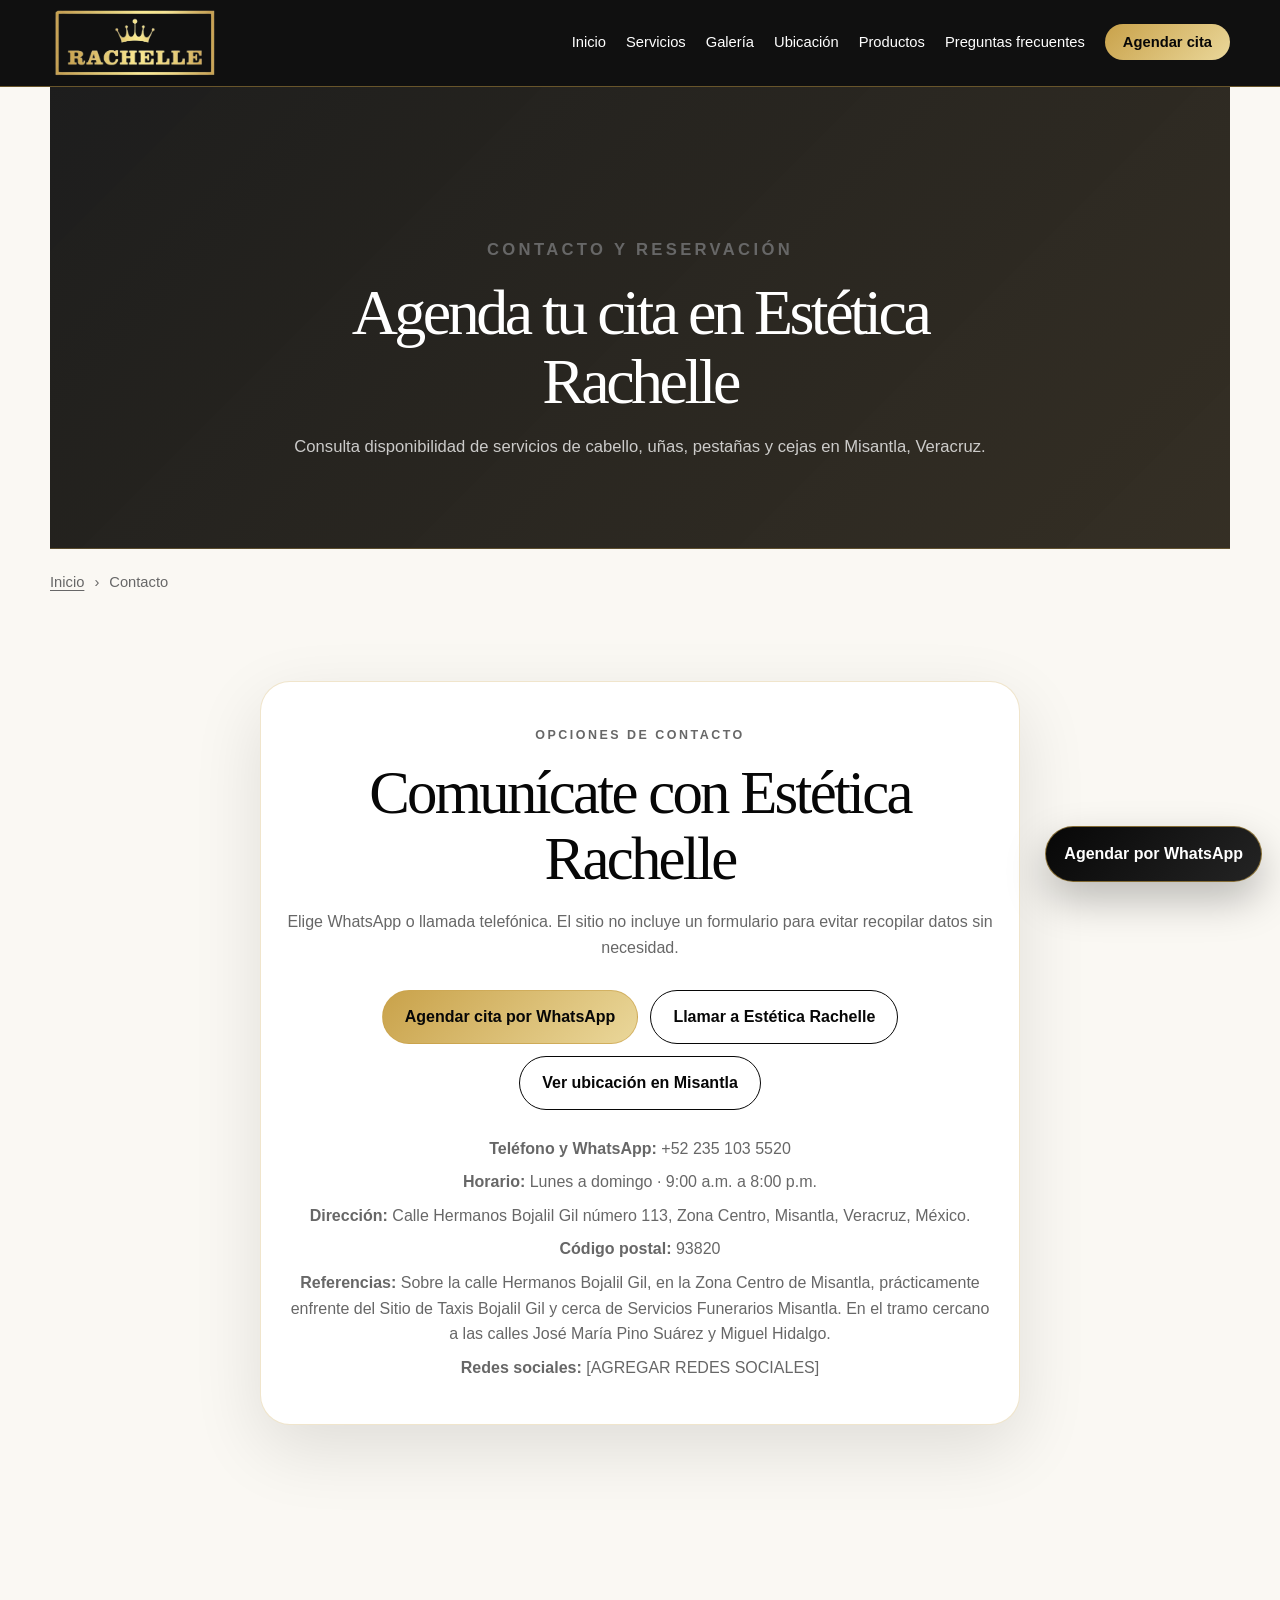
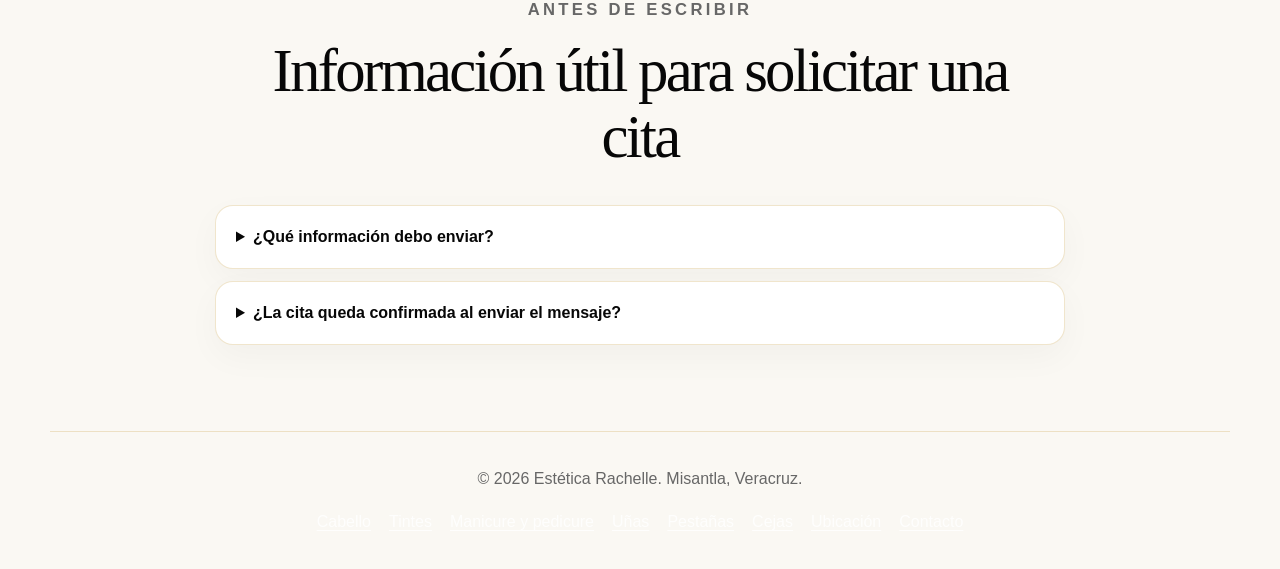
==== contacto/index.html @ 366378d7 "Actualizar página con SEO local y dirección completa" ====
<!DOCTYPE html>

<html lang="es-MX"><head>
<meta charset="utf-8"/>
<meta content="width=device-width, initial-scale=1.0, viewport-fit=cover" name="viewport"/>
<title>Contacto y Citas | Estética Rachelle en Misantla</title>
<meta content="Contacta a Estética Rachelle en Misantla, Veracruz. Agenda por WhatsApp, llama para consultar disponibilidad y revisa el mapa antes de tu visita." name="description"/>
<meta content="index, follow, max-image-preview:large" name="robots"/>
<meta content="index, follow, max-image-preview:large" name="googlebot"/>
<meta content="#070707" name="theme-color"/>
<meta content="telephone=yes" name="format-detection"/>
<meta content="MX-VER" name="geo.region"/>
<meta content="Misantla" name="geo.placename"/>
<link href="https://esteticarachelle.com/contacto/" rel="canonical"/>
<meta content="Contacto y Citas | Estética Rachelle en Misantla" property="og:title"/>
<meta content="Contacta a Estética Rachelle en Misantla, Veracruz. Agenda por WhatsApp, llama para consultar disponibilidad y revisa el mapa antes de tu visita." property="og:description"/>
<meta content="website" property="og:type"/>
<meta content="https://esteticarachelle.com/contacto/" property="og:url"/>
<meta content="https://esteticarachelle.com/images/estetica-rachelle-misantla-social.jpg" property="og:image"/>
<meta content="1200" property="og:image:width"/>
<meta content="630" property="og:image:height"/>
<meta content="Estética Rachelle, salón de belleza en Misantla, Veracruz" property="og:image:alt"/>
<meta content="es_MX" property="og:locale"/>
<meta content="Estética Rachelle" property="og:site_name"/>
<meta content="summary_large_image" name="twitter:card"/>
<meta content="Contacto y Citas | Estética Rachelle en Misantla" name="twitter:title"/>
<meta content="Contacta a Estética Rachelle en Misantla, Veracruz. Agenda por WhatsApp, llama para consultar disponibilidad y revisa el mapa antes de tu visita." name="twitter:description"/>
<meta content="https://esteticarachelle.com/images/estetica-rachelle-misantla-social.jpg" name="twitter:image"/>
<meta content="Estética Rachelle en Misantla, Veracruz" name="twitter:image:alt"/>
<link href="../favicon.ico" rel="icon" sizes="any"/>
<link href="../images/favicon-rachelle-32.png" rel="icon" sizes="32x32" type="image/png"/>
<link href="../images/favicon-rachelle-180.png" rel="apple-touch-icon" sizes="180x180"/>
<link href="../manifest.webmanifest" rel="manifest"/>
<link href="../style.css?v=20260803-seo" rel="stylesheet"/>
<link href="../carousel-fix.css?v=20260803-seo" rel="stylesheet"/>
<script type="application/ld+json">{
  "@context": "https://schema.org",
  "@graph": [
    {
      "@type": "BeautySalon",
      "@id": "https://esteticarachelle.com/#beautysalon",
      "name": "Estética Rachelle",
      "alternateName": "Rachelle Salón de Belleza",
      "description": "Salón de belleza en Misantla, Veracruz, con servicios de cabello, peinados, tintes, tratamientos capilares, manicure, pedicure, uñas, pestañas y cejas.",
      "url": "https://esteticarachelle.com/",
      "telephone": "+522351035520",
      "image": "https://esteticarachelle.com/images/hero-fachada-rachelle.webp",
      "address": {
        "@type": "PostalAddress",
        "streetAddress": "Calle Hermanos Bojalil Gil 113, Zona Centro",
        "addressLocality": "Misantla",
        "addressRegion": "Veracruz",
        "postalCode": "93820",
        "addressCountry": "MX"
      },
      "geo": {
        "@type": "GeoCoordinates",
        "latitude": 19.9269236,
        "longitude": -96.8555838
      },
      "hasMap": "https://maps.app.goo.gl/JCtQqW6S3QTgFV7H7",
      "areaServed": {
        "@type": "City",
        "name": "Misantla"
      },
      "openingHoursSpecification": [
        {
          "@type": "OpeningHoursSpecification",
          "dayOfWeek": [
            "Monday",
            "Tuesday",
            "Wednesday",
            "Thursday",
            "Friday",
            "Saturday",
            "Sunday"
          ],
          "opens": "09:00",
          "closes": "20:00"
        }
      ],
      "makesOffer": [
        {
          "@type": "Offer",
          "itemOffered": {
            "@type": "Service",
            "name": "Cortes de cabello para mujer"
          }
        },
        {
          "@type": "Offer",
          "itemOffered": {
            "@type": "Service",
            "name": "Peinados"
          }
        },
        {
          "@type": "Offer",
          "itemOffered": {
            "@type": "Service",
            "name": "Lavado, secado y planchado de cabello"
          }
        },
        {
          "@type": "Offer",
          "itemOffered": {
            "@type": "Service",
            "name": "Tintes y coloración"
          }
        },
        {
          "@type": "Offer",
          "itemOffered": {
            "@type": "Service",
            "name": "Tratamientos para el cabello"
          }
        },
        {
          "@type": "Offer",
          "itemOffered": {
            "@type": "Service",
            "name": "Manicure"
          }
        },
        {
          "@type": "Offer",
          "itemOffered": {
            "@type": "Service",
            "name": "Pedicure"
          }
        },
        {
          "@type": "Offer",
          "itemOffered": {
            "@type": "Service",
            "name": "Aplicación y diseño de uñas"
          }
        },
        {
          "@type": "Offer",
          "itemOffered": {
            "@type": "Service",
            "name": "Uñas acrílicas y semipermanentes"
          }
        },
        {
          "@type": "Offer",
          "itemOffered": {
            "@type": "Service",
            "name": "Pestañas y extensiones de pestañas"
          }
        },
        {
          "@type": "Offer",
          "itemOffered": {
            "@type": "Service",
            "name": "Diseño y arreglo de cejas"
          }
        }
      ]
    },
    {
      "@type": "WebPage",
      "@id": "https://esteticarachelle.com/contacto/#webpage",
      "url": "https://esteticarachelle.com/contacto/",
      "name": "Contacto y Citas | Estética Rachelle en Misantla",
      "description": "Contacta a Estética Rachelle en Misantla, Veracruz. Agenda por WhatsApp, llama para consultar disponibilidad y revisa el mapa antes de tu visita.",
      "inLanguage": "es-MX",
      "isPartOf": {
        "@id": "https://esteticarachelle.com/#website"
      },
      "about": {
        "@id": "https://esteticarachelle.com/#beautysalon"
      }
    },
    {
      "@type": "BreadcrumbList",
      "itemListElement": [
        {
          "@type": "ListItem",
          "position": 1,
          "name": "Inicio",
          "item": "https://esteticarachelle.com/"
        },
        {
          "@type": "ListItem",
          "position": 2,
          "name": "Contacto y Citas | Estética Rachelle en Misantla",
          "item": "https://esteticarachelle.com/contacto/"
        }
      ],
      "@id": "https://esteticarachelle.com/contacto/#breadcrumb"
    }
  ]
}</script></head><body>
<a class="skip-link" href="#contenido-principal">Saltar al contenido principal</a><header class="header" id="inicio">
<nav aria-label="Menú principal" class="navbar">
<a aria-label="Ir al inicio de Estética Rachelle" class="brand" href="../index.html#inicio">
<img alt="Logotipo de Estética Rachelle" class="brand-logo" decoding="async" height="201" src="../images/logo-rachelle.webp" width="446"/>
</a>
<button aria-controls="navLinks" aria-expanded="false" aria-label="Abrir menú" class="menu-toggle" id="menuToggle" type="button">
<span></span><span></span><span></span>
</button>
<ul class="nav-links" id="navLinks"><li><a href="../index.html#inicio">Inicio</a></li><li><a href="../index.html#servicios">Servicios</a></li><li><a href="../index.html#galeria">Galería</a></li><li><a href="../index.html#ubicacion">Ubicación</a></li><li><a href="../productos.html">Productos</a></li><li><a href="../index.html#faq">Preguntas frecuentes</a></li><li><a class="nav-cta" href="../contacto/">Agendar cita</a></li></ul>
</nav>
</header>
<main id="contenido-principal">
<section class="products-page-hero section-animate visible"><div class="section-heading centered"><p class="eyebrow">Contacto y reservación</p><h1>Agenda tu cita en Estética Rachelle</h1><p>Consulta disponibilidad de servicios de cabello, uñas, pestañas y cejas en Misantla, Veracruz.</p></div></section>
<nav aria-label="Migas de pan" class="breadcrumb"><a href="../">Inicio</a><span aria-hidden="true">›</span><span aria-current="page">Contacto</span></nav>
<section class="contact section-animate visible"><div class="contact-card"><p class="eyebrow">Opciones de contacto</p><h2>Comunícate con Estética Rachelle</h2><p>Elige WhatsApp o llamada telefónica. El sitio no incluye un formulario para evitar recopilar datos sin necesidad.</p><div class="contact-actions"><a class="btn btn-gold" href="https://wa.me/522351035520?text=Hola%2C%20encontr%C3%A9%20Est%C3%A9tica%20Rachelle%20en%20Google%20y%20me%20gustar%C3%ADa%20solicitar%20informaci%C3%B3n%20para%20agendar%20una%20cita." rel="noopener noreferrer" target="_blank">Agendar cita por WhatsApp</a><a class="btn btn-outline" href="tel:+522351035520">Llamar a Estética Rachelle</a><a class="btn btn-outline" href="../index.html#ubicacion">Ver ubicación en Misantla</a></div><div class="info-list contact-info"><p><strong>Teléfono y WhatsApp:</strong> +52 235 103 5520</p><p><strong>Horario:</strong> Lunes a domingo · 9:00 a.m. a 8:00 p.m.</p><p><strong>Dirección:</strong> Calle Hermanos Bojalil Gil número 113, Zona Centro, Misantla, Veracruz, México.</p><p><strong>Código postal:</strong> 93820</p><p><strong>Referencias:</strong> Sobre la calle Hermanos Bojalil Gil, en la Zona Centro de Misantla, prácticamente enfrente del Sitio de Taxis Bojalil Gil y cerca de Servicios Funerarios Misantla. En el tramo cercano a las calles José María Pino Suárez y Miguel Hidalgo.</p><p><strong>Redes sociales:</strong> [AGREGAR REDES SOCIALES]</p></div></div></section>
<section class="faq section-animate visible"><div class="section-heading centered"><p class="eyebrow">Antes de escribir</p><h2>Información útil para solicitar una cita</h2></div><div class="faq-list"><details><summary>¿Qué información debo enviar?</summary><p>Indica el servicio que te interesa, el día aproximado y, cuando sea útil, una foto de referencia.</p></details><details><summary>¿La cita queda confirmada al enviar el mensaje?</summary><p>La disponibilidad debe confirmarse directamente con Estética Rachelle por WhatsApp o teléfono.</p></details></div></section>
</main><a aria-label="Agendar una cita por WhatsApp con Estética Rachelle" class="whatsapp-float" href="https://wa.me/522351035520?text=Hola%2C%20encontr%C3%A9%20Est%C3%A9tica%20Rachelle%20en%20Google%20y%20me%20gustar%C3%ADa%20solicitar%20informaci%C3%B3n%20para%20agendar%20una%20cita." rel="noopener noreferrer" target="_blank"><span>Agendar por WhatsApp</span></a><footer class="footer">
<div class="footer-inner">
<p>© 2026 Estética Rachelle. Misantla, Veracruz.</p>
<nav aria-label="Enlaces del pie de página" class="footer-links">
<a href="../servicios-de-cabello/">Cabello</a>
<a href="../tintes-y-coloracion/">Tintes</a>
<a href="../manicure-y-pedicure/">Manicure y pedicure</a>
<a href="../unas-en-misantla/">Uñas</a>
<a href="../pestanas-en-misantla/">Pestañas</a>
<a href="../diseno-de-cejas/">Cejas</a>
<a href="../index.html#ubicacion">Ubicación</a>
<a href="../contacto/">Contacto</a>
</nav>
</div>
</footer><script defer="" src="../script.js?v=20260803-seo"></script></body></html>
---- style.css ----
:root {
  --black: #070707;
  --soft-black: #141414;
  --charcoal: #242424;
  --white: #ffffff;
  --ivory: #faf8f3;
  --cream: #efe7da;
  --nude: #d8b7a6;
  --gold: #c9a24a;
  --soft-gold: #ead79a;
  --gray: #676767;
  --light-gray: #f5f1ea;
  --border: rgba(201, 162, 74, 0.28);
  --shadow: 0 24px 70px rgba(0, 0, 0, 0.11);
  --radius-large: 30px;
  --radius-medium: 20px;
  --max-width: 1180px;
}

* {
  box-sizing: border-box;
  margin: 0;
  padding: 0;
}

html {
  scroll-behavior: smooth;
}

/* Mantiene visible el encabezado de ubicación al navegar desde el menú. */
#ubicacion {
  scroll-margin-top: 105px;
}

body {
  font-family: Arial, Helvetica, sans-serif;
  background: var(--ivory);
  color: var(--black);
  line-height: 1.6;
  overflow-x: hidden;
}

img {
  width: 100%;
  display: block;
}

a {
  color: inherit;
  text-decoration: none;
}

button {
  font-family: inherit;
}

.header {
  position: sticky;
  top: 0;
  z-index: 1000;
  background: rgba(7, 7, 7, 0.96);
  backdrop-filter: blur(14px);
  border-bottom: 1px solid rgba(201, 162, 74, 0.48);
}

.navbar {
  width: min(100% - 32px, var(--max-width));
  margin: 0 auto;
  min-height: 86px;
  display: flex;
  align-items: center;
  justify-content: space-between;
  gap: 22px;
}

.brand {
  display: flex;
  align-items: center;
  min-width: max-content;
}

.brand-logo {
  width: 170px;
  max-width: 42vw;
  height: auto;
  object-fit: contain;
}

.nav-links {
  list-style: none;
  display: flex;
  align-items: center;
  gap: 20px;
  font-size: 0.92rem;
}

.nav-links a {
  color: var(--white);
  transition: color 0.2s ease, opacity 0.2s ease;
}

.nav-links a:hover {
  color: var(--soft-gold);
}

.nav-cta {
  background: linear-gradient(135deg, var(--gold), var(--soft-gold));
  color: var(--black) !important;
  padding: 10px 18px;
  border-radius: 999px;
  font-weight: 800;
}

.menu-toggle {
  display: none;
  border: none;
  background: transparent;
  cursor: pointer;
  width: 36px;
}

.menu-toggle span {
  display: block;
  height: 2px;
  background: var(--soft-gold);
  margin: 7px 0;
  transition: 0.25s ease;
}

.btn {
  display: inline-flex;
  align-items: center;
  justify-content: center;
  min-height: 50px;
  padding: 13px 22px;
  border-radius: 999px;
  font-weight: 800;
  border: 1px solid var(--black);
  transition: transform 0.2s ease, background 0.2s ease, box-shadow 0.2s ease;
}

.btn:hover {
  transform: translateY(-2px);
  box-shadow: 0 14px 34px rgba(0, 0, 0, 0.12);
}

.btn-dark {
  background: var(--black);
  color: var(--white);
}

.btn-gold {
  background: linear-gradient(135deg, var(--gold), var(--soft-gold));
  color: var(--black);
  border-color: rgba(201, 162, 74, 0.65);
}

.btn-outline {
  background: transparent;
  color: var(--black);
}

section {
  width: min(100% - 32px, var(--max-width));
  margin: 0 auto;
  padding: 86px 0;
}

.eyebrow {
  font-size: 0.78rem;
  letter-spacing: 0.2em;
  text-transform: uppercase;
  color: var(--gold);
  font-weight: 800;
  margin-bottom: 14px;
}

h1,
h2,
h3 {
  font-family: Georgia, 'Times New Roman', serif;
  line-height: 1.08;
  font-weight: 500;
}

h1 {
  font-size: clamp(2.6rem, 8vw, 5.8rem);
  letter-spacing: -0.055em;
}

h2 {
  font-size: clamp(2rem, 5vw, 3.8rem);
  letter-spacing: -0.045em;
  margin-bottom: 18px;
}

h3 {
  font-size: 1.45rem;
  margin-bottom: 10px;
}

.section-heading {
  max-width: 780px;
  margin-bottom: 36px;
}

.section-heading.centered {
  text-align: center;
  margin-left: auto;
  margin-right: auto;
}

.section-heading p,
.section-text p,
.hero-description {
  color: var(--gray);
  font-size: 1.04rem;
}

.hero {
  min-height: calc(100vh - 86px);
  display: grid;
  grid-template-columns: 1fr;
  align-items: center;
  gap: 34px;
  padding-top: 58px;
}

.hero-content {
  max-width: 800px;
}

.hero-description {
  margin-top: 22px;
  max-width: 650px;
}

.hero-buttons,
.location-buttons,
.contact-actions {
  margin-top: 30px;
  display: flex;
  flex-wrap: wrap;
  gap: 12px;
}

.hero-tags {
  display: flex;
  flex-wrap: wrap;
  gap: 10px;
  margin-top: 26px;
}

.hero-tags span {
  border: 1px solid var(--border);
  background: rgba(255, 255, 255, 0.62);
  color: var(--charcoal);
  padding: 8px 14px;
  border-radius: 999px;
  font-weight: 700;
  font-size: 0.92rem;
}

.hero-image-card,
.about-card {
  background: var(--white);
  border: 1px solid var(--border);
  border-radius: var(--radius-large);
  padding: 14px;
  box-shadow: var(--shadow);
  overflow: hidden;
}

.hero-image-card {
  position: relative;
}

.hero-image-card img,
.about-card img {
  border-radius: 24px;
  height: 360px;
  object-fit: cover;
}

.hero-note {
  position: absolute;
  left: 28px;
  right: 28px;
  bottom: 28px;
  display: grid;
  gap: 4px;
  padding: 16px;
  border-radius: 18px;
  background: rgba(7, 7, 7, 0.82);
  color: var(--white);
  backdrop-filter: blur(12px);
}

.hero-note span {
  color: rgba(255, 255, 255, 0.78);
  font-size: 0.92rem;
}

.about,
.location {
  display: grid;
  grid-template-columns: 1fr;
  gap: 34px;
  align-items: center;
}

.feature-list {
  display: grid;
  gap: 12px;
  margin-top: 26px;
}

.feature-list article {
  display: grid;
  grid-template-columns: auto 1fr;
  gap: 14px;
  align-items: start;
  padding: 16px;
  background: rgba(255, 255, 255, 0.72);
  border: 1px solid var(--border);
  border-radius: 18px;
}

.feature-list span {
  color: var(--gold);
  font-weight: 900;
}

.feature-list p {
  margin: 0;
}


/* Sección de equipo profesional */
.team {
  padding-top: 34px;
}

.team-showcase {
  display: grid;
  gap: 22px;
}

.team-main-card,
.team-card {
  background: var(--white);
  border: 1px solid var(--border);
  border-radius: var(--radius-large);
  overflow: hidden;
  box-shadow: var(--shadow);
}

.team-main-card {
  display: grid;
  grid-template-columns: 1fr;
}

.team-main-card img {
  height: clamp(300px, 42vw, 460px);
  object-fit: cover;
  object-position: center;
}

.team-main-card > div {
  padding: clamp(24px, 4vw, 42px);
  display: flex;
  flex-direction: column;
  justify-content: center;
}

.team-label {
  color: var(--gold) !important;
  font-weight: 900;
  text-transform: uppercase;
  letter-spacing: 0.14em;
  font-size: 0.72rem !important;
  margin-bottom: 10px !important;
}

.team-main-card p,
.team-card p {
  color: var(--gray);
}

.team-grid {
  display: grid;
  grid-template-columns: 1fr;
  gap: 18px;
}

.team-card img {
  height: 280px;
  object-fit: cover;
  object-position: center;
  background: var(--cream);
}

.team-card-content {
  padding: 22px;
}

.team-card h3,
.team-main-card h3 {
  margin-bottom: 10px;
}


.services-grid {
  display: grid;
  grid-template-columns: 1fr;
  gap: 18px;
}

.service-card {
  background: var(--white);
  border: 1px solid var(--border);
  border-radius: var(--radius-medium);
  overflow: hidden;
  box-shadow: 0 18px 50px rgba(0, 0, 0, 0.045);
  transition: transform 0.2s ease, box-shadow 0.2s ease;
}

.service-card:hover {
  transform: translateY(-4px);
  box-shadow: var(--shadow);
}

.service-card img {
  height: 220px;
  object-fit: cover;
  background: var(--cream);
}

.service-content {
  padding: 22px;
}

.service-category {
  color: var(--gold) !important;
  font-weight: 900;
  text-transform: uppercase;
  letter-spacing: 0.12em;
  font-size: 0.72rem;
  margin-bottom: 8px;
}

.service-card p,
.contact-card p,
.transform-card p {
  color: var(--gray);
}

.service-link {
  display: inline-flex;
  margin-top: 18px;
  color: var(--black);
  font-weight: 900;
  border-bottom: 2px solid var(--gold);
}

.personalized-card {
  background: linear-gradient(135deg, var(--black), var(--charcoal));
  color: var(--white);
  border-radius: var(--radius-large);
  padding: clamp(28px, 6vw, 70px);
  box-shadow: var(--shadow);
  overflow: hidden;
  position: relative;
}

.personalized-card::after {
  content: '';
  position: absolute;
  width: 260px;
  height: 260px;
  right: -90px;
  top: -90px;
  background: radial-gradient(circle, rgba(201, 162, 74, 0.35), transparent 68%);
}

.personalized-card p {
  max-width: 720px;
  color: rgba(255, 255, 255, 0.76);
}

.personalized-card .btn {
  margin-top: 26px;
}

.products {
  background: linear-gradient(180deg, rgba(255,255,255,0.45), rgba(239,231,218,0.4));
  border-radius: var(--radius-large);
  padding-left: clamp(0px, 2vw, 24px);
  padding-right: clamp(0px, 2vw, 24px);
}

.product-note {
  max-width: 900px;
  margin: -12px auto 28px;
  display: flex;
  flex-wrap: wrap;
  justify-content: center;
  gap: 8px;
  text-align: center;
  color: var(--gray);
  font-size: 0.96rem;
}

.product-note strong {
  color: var(--black);
}

.products-grid {
  display: grid;
  grid-template-columns: 1fr;
  gap: 16px;
}

.product-card {
  min-height: 100%;
  background: var(--white);
  border: 1px solid var(--border);
  border-radius: var(--radius-medium);
  padding: 24px;
  box-shadow: 0 18px 46px rgba(0, 0, 0, 0.045);
  display: flex;
  flex-direction: column;
  transition: transform 0.2s ease, box-shadow 0.2s ease;
}

.product-card:hover {
  transform: translateY(-4px);
  box-shadow: var(--shadow);
}


.product-image {
  margin: -10px -10px 18px;
  border-radius: 22px;
  overflow: hidden;
  background: #fff;
  border: 1px solid rgba(201, 162, 74, 0.22);
  min-height: 290px;
  padding: 10px;
  display: flex;
  align-items: center;
  justify-content: center;
}

.product-image img {
  width: 100%;
  height: 270px;
  object-fit: contain;
  display: block;
}

.product-placeholder {
  min-height: 290px;
  background: linear-gradient(135deg, rgba(250, 248, 243, 0.95), rgba(239, 231, 218, 0.75));
  border: 1px dashed rgba(201, 162, 74, 0.55);
}

.product-placeholder span {
  color: var(--gray);
  font-weight: 800;
  letter-spacing: 0.08em;
  text-transform: uppercase;
  font-size: 0.78rem;
  text-align: center;
}

.product-tag {
  width: max-content;
  max-width: 100%;
  background: rgba(201, 162, 74, 0.14);
  color: var(--black);
  border: 1px solid rgba(201, 162, 74, 0.32);
  border-radius: 999px;
  padding: 7px 12px;
  font-size: 0.72rem;
  text-transform: uppercase;
  letter-spacing: 0.12em;
  font-weight: 900;
  margin-bottom: 18px;
}

.product-card h3 {
  font-size: 1.35rem;
}

.product-card p {
  color: var(--gray);
  margin-bottom: 22px;
}

.product-bottom {
  margin-top: auto;
  padding-top: 18px;
  border-top: 1px solid var(--border);
  display: flex;
  align-items: center;
  justify-content: space-between;
  gap: 14px;
}

.product-bottom strong {
  font-size: 1.22rem;
  color: var(--black);
}

.product-bottom a {
  color: var(--black);
  font-weight: 900;
  border-bottom: 2px solid var(--gold);
  white-space: nowrap;
}

.transform-grid {
  display: grid;
  grid-template-columns: 1fr;
  gap: 18px;
}

.transform-card {
  background: var(--white);
  border: 1px solid var(--border);
  border-radius: var(--radius-medium);
  padding: 16px;
  box-shadow: 0 16px 42px rgba(0, 0, 0, 0.045);
}

.transform-card img {
  height: 260px;
  object-fit: cover;
  border-radius: 16px;
  margin-bottom: 18px;
  background: var(--cream);
}

.gallery-filters {
  display: flex;
  justify-content: center;
  flex-wrap: wrap;
  gap: 10px;
  margin-bottom: 26px;
}

.filter-btn {
  border: 1px solid var(--border);
  background: var(--white);
  color: var(--black);
  border-radius: 999px;
  padding: 10px 16px;
  cursor: pointer;
  font-weight: 800;
  transition: 0.2s ease;
}

.filter-btn.active,
.filter-btn:hover {
  background: var(--black);
  color: var(--white);
  border-color: var(--black);
}


.before-after {
  background: linear-gradient(135deg, rgba(250, 248, 243, 0.95), rgba(255, 255, 255, 0.96));
}

.before-after-grid {
  display: grid;
  grid-template-columns: 1fr;
  gap: 18px;
}

.before-after-card {
  background: var(--white);
  border: 1px solid var(--border);
  border-radius: var(--radius-large);
  padding: 24px;
  box-shadow: var(--shadow);
}

.comparison-frame {
  display: grid;
  grid-template-columns: 1fr;
  gap: 14px;
  margin-bottom: 22px;
}

.comparison-box {
  min-height: 260px;
  border-radius: 24px;
  border: 1px dashed rgba(201, 162, 74, 0.55);
  background: linear-gradient(135deg, rgba(20, 20, 20, 0.92), rgba(45, 42, 36, 0.9));
  color: var(--white);
  display: flex;
  flex-direction: column;
  align-items: center;
  justify-content: center;
  gap: 10px;
  text-align: center;
  overflow: hidden;
}

.comparison-box span {
  background: rgba(201, 162, 74, 0.18);
  border: 1px solid rgba(201, 162, 74, 0.42);
  color: var(--gold);
  border-radius: 999px;
  padding: 8px 14px;
  font-weight: 900;
  text-transform: uppercase;
  letter-spacing: 0.12em;
  font-size: 0.75rem;
}

.comparison-box p {
  color: rgba(255, 255, 255, 0.74);
  font-weight: 700;
}

.before-after-card h3 {
  font-size: 1.35rem;
  margin-bottom: 10px;
}

.before-after-card > p {
  color: var(--gray);
  margin-bottom: 18px;
}

@media (min-width: 760px) {
  .comparison-frame {
    grid-template-columns: 1fr 1fr;
  }

  .comparison-frame.three-stages {
    grid-template-columns: repeat(3, 1fr);
  }

  .before-after-grid {
    grid-template-columns: 1fr 1fr;
  }

  .before-after-card.featured-case {
    grid-column: 1 / -1;
  }
}

.gallery-grid {
  display: grid;
  grid-template-columns: 1fr;
  gap: 14px;
}

.gallery-item {
  border: none;
  padding: 0;
  background: transparent;
  cursor: pointer;
  border-radius: 20px;
  overflow: hidden;
}

.gallery-item img {
  height: 285px;
  object-fit: cover;
  border-radius: 20px;
  border: 1px solid var(--border);
  background: var(--cream);
  transition: transform 0.25s ease, filter 0.25s ease;
}

.gallery-item:hover img {
  transform: scale(1.035);
  filter: contrast(1.04);
}

.gallery-item.hidden {
  display: none;
}

.info-list {
  display: grid;
  gap: 8px;
  margin-top: 22px;
}

.map-box {
  min-height: 340px;
  border-radius: var(--radius-large);
  overflow: hidden;
  box-shadow: var(--shadow);
  border: 1px solid var(--border);
  background: var(--black);
}

.map-box iframe {
  width: 100%;
  height: 100%;
  min-height: 340px;
  border: 0;
  display: block;
}

.faq-list {
  max-width: 850px;
  margin: 0 auto;
  display: grid;
  gap: 12px;
}

.faq-list details {
  background: var(--white);
  border: 1px solid var(--border);
  border-radius: 18px;
  padding: 18px 20px;
  box-shadow: 0 12px 34px rgba(0, 0, 0, 0.035);
}

.faq-list summary {
  cursor: pointer;
  font-weight: 900;
  color: var(--black);
}

.faq-list p {
  margin-top: 12px;
  color: var(--gray);
}

.contact {
  text-align: center;
}

.contact-card {
  max-width: 760px;
  margin: 0 auto;
  padding: 44px 24px;
  background: var(--white);
  border: 1px solid var(--border);
  border-radius: var(--radius-large);
  box-shadow: var(--shadow);
}

.contact-actions {
  justify-content: center;
}

.whatsapp-float {
  position: fixed;
  right: 18px;
  bottom: 18px;
  z-index: 999;
  background: linear-gradient(135deg, var(--black), var(--charcoal));
  color: var(--white);
  padding: 14px 18px;
  border-radius: 999px;
  font-weight: 900;
  border: 1px solid rgba(201, 162, 74, 0.62);
  box-shadow: 0 18px 40px rgba(0, 0, 0, 0.25);
}

.lightbox {
  position: fixed;
  inset: 0;
  z-index: 2000;
  display: none;
  align-items: center;
  justify-content: center;
  padding: 24px;
  background: rgba(0, 0, 0, 0.86);
}

.lightbox.active {
  display: flex;
}

.lightbox img {
  max-width: min(92vw, 900px);
  max-height: 82vh;
  object-fit: contain;
  border-radius: 22px;
  box-shadow: var(--shadow);
}

.lightbox-close {
  position: absolute;
  top: 18px;
  right: 22px;
  border: none;
  background: var(--white);
  color: var(--black);
  width: 44px;
  height: 44px;
  border-radius: 50%;
  font-size: 2rem;
  cursor: pointer;
}

.footer {
  width: min(100% - 32px, var(--max-width));
  margin: 0 auto;
  padding: 34px 0;
  color: var(--gray);
  border-top: 1px solid var(--border);
  text-align: center;
}

.section-animate {
  opacity: 0;
  transform: translateY(22px);
  transition: opacity 0.7s ease, transform 0.7s ease;
}

.section-animate.visible {
  opacity: 1;
  transform: translateY(0);
}

@media (max-width: 940px) {
  .menu-toggle {
    display: block;
  }

  .brand-logo {
    width: 140px;
  }

  .nav-links {
    position: fixed;
    top: 86px;
    left: 16px;
    right: 16px;
    display: none;
    flex-direction: column;
    align-items: stretch;
    gap: 0;
    background: var(--black);
    border: 1px solid rgba(201, 162, 74, 0.55);
    border-radius: 20px;
    padding: 12px;
    box-shadow: var(--shadow);
  }

  .nav-links.active {
    display: flex;
  }

  .nav-links a {
    display: block;
    padding: 14px 12px;
  }

  .nav-cta {
    text-align: center;
    margin-top: 8px;
  }
}

@media (max-width: 520px) {
  section {
    width: min(100% - 24px, var(--max-width));
    padding: 66px 0;
  }

  .hero-buttons,
  .location-buttons,
  .contact-actions {
    flex-direction: column;
  }

  .btn {
    width: 100%;
  }

  .whatsapp-float {
    left: 16px;
    right: 16px;
    text-align: center;
  }
}

@media (min-width: 640px) {
  .services-grid,
  .transform-grid,
  .products-grid {
    grid-template-columns: repeat(2, 1fr);
  }

  .gallery-grid {
    grid-template-columns: repeat(2, 1fr);
  }
}

@media (min-width: 960px) {
  .products-grid {
    grid-template-columns: repeat(3, 1fr);
  }

  .hero {
    grid-template-columns: 1.05fr 0.95fr;
  }

  .about,
  .location {
    grid-template-columns: 0.9fr 1.1fr;
  }

  .services-grid {
    grid-template-columns: repeat(3, 1fr);
  }

  .service-card-wide {
    grid-column: span 2;
  }

  .transform-grid {
    grid-template-columns: repeat(3, 1fr);
  }

  .gallery-grid {
    grid-template-columns: repeat(4, 1fr);
  }

  .gallery-item:nth-child(1),
  .gallery-item:nth-child(5) {
    grid-column: span 2;
  }
}


.single-before-after {
  max-width: 980px;
  margin: 0 auto;
}

.comparison-photo {
  position: relative;
  min-height: 360px;
  border-radius: 24px;
  overflow: hidden;
  border: 1px solid rgba(201, 162, 74, 0.35);
  background: var(--black);
}

.comparison-photo img {
  width: 100%;
  height: 100%;
  min-height: 360px;
  display: block;
  object-fit: cover;
}

.comparison-photo span {
  position: absolute;
  left: 14px;
  top: 14px;
  z-index: 2;
  background: rgba(10, 10, 10, 0.72);
  border: 1px solid rgba(201, 162, 74, 0.55);
  color: var(--gold);
  border-radius: 999px;
  padding: 8px 14px;
  font-weight: 900;
  text-transform: uppercase;
  letter-spacing: 0.12em;
  font-size: 0.75rem;
}

@media (min-width: 760px) {
  .single-before-after {
    grid-template-columns: 1fr;
  }

  .single-before-after .comparison-frame {
    grid-template-columns: 1fr 1fr;
  }
}


/* Ajuste de seguridad para que la galería siempre se vea en móvil */
.gallery.section-animate {
  opacity: 1;
  transform: none;
}

.gallery-item img {
  width: 100%;
  display: block;
}

/* Página separada de productos */
.nav-links a.active-page {
  color: var(--gold);
}

.products-page-hero {
  padding-top: 150px;
  padding-bottom: 52px;
  background: linear-gradient(135deg, rgba(20, 20, 20, 0.96), rgba(40, 34, 24, 0.94));
  color: var(--white);
  border-bottom: 1px solid rgba(201, 162, 74, 0.35);
}

.products-page-hero h1 {
  font-size: clamp(2.1rem, 5vw, 4rem);
  max-width: 860px;
  margin: 0 auto 18px;
}

.products-page-hero p:not(.eyebrow) {
  color: rgba(255, 255, 255, 0.76);
  max-width: 760px;
  margin: 0 auto;
}

.centered-buttons {
  justify-content: center;
  margin-top: 28px;
}

.products-page-list {
  margin-top: 0;
}

/* Galería tipo carrusel para que ocupe menos espacio */
.gallery-carousel {
  display: grid;
  grid-template-columns: auto minmax(0, 1fr) auto;
  align-items: center;
  gap: 10px;
  margin-top: 18px;
}

.gallery-carousel .gallery-grid {
  display: flex !important;
  grid-template-columns: none !important;
  gap: 16px;
  overflow-x: auto;
  overflow-y: hidden;
  scroll-snap-type: x mandatory;
  scroll-behavior: smooth;
  padding: 8px 4px 18px;
  scrollbar-width: thin;
}

.gallery-carousel .gallery-item {
  flex: 0 0 min(78vw, 330px);
  scroll-snap-align: start;
  grid-column: auto !important;
}

.gallery-carousel .gallery-item.hidden {
  display: none;
}

.gallery-carousel .gallery-item img {
  height: 320px;
  width: 100%;
  object-fit: cover;
}

.gallery-carousel-btn {
  width: 44px;
  height: 44px;
  border-radius: 999px;
  border: 1px solid rgba(201, 162, 74, 0.42);
  background: var(--black);
  color: var(--gold);
  font-size: 2rem;
  line-height: 1;
  cursor: pointer;
  display: grid;
  place-items: center;
  box-shadow: var(--shadow);
  transition: transform 0.2s ease, background 0.2s ease;
}

.gallery-carousel-btn:hover {
  transform: translateY(-2px);
  background: #000;
}

.gallery-hint {
  text-align: center;
  color: var(--gray);
  font-weight: 700;
  margin-top: 10px;
}

@media (max-width: 640px) {
  .gallery-carousel {
    grid-template-columns: 1fr;
  }

  .gallery-carousel-btn {
    display: none;
  }

  .gallery-carousel .gallery-item {
    flex-basis: 82vw;
  }
}


/* Corrección carrusel escritorio: evita que la galería vuelva a mostrarse como grid completo */
.gallery-carousel {
  width: 100%;
  max-width: 100%;
  overflow: hidden;
}

.gallery-carousel .gallery-grid {
  min-width: 0 !important;
  width: 100% !important;
  max-width: 100% !important;
  display: flex !important;
  flex-wrap: nowrap !important;
  grid-template-columns: none !important;
  overflow-x: auto !important;
  overflow-y: hidden !important;
  scroll-snap-type: x mandatory;
}

.gallery-carousel .gallery-item,
.gallery-carousel .gallery-item:nth-child(1),
.gallery-carousel .gallery-item:nth-child(5) {
  flex: 0 0 min(82vw, 330px) !important;
  width: auto !important;
  max-width: none !important;
  grid-column: auto !important;
  scroll-snap-align: start;
}

@media (min-width: 760px) {
  .gallery-carousel .gallery-item,
  .gallery-carousel .gallery-item:nth-child(1),
  .gallery-carousel .gallery-item:nth-child(5) {
    flex-basis: calc((100% - 18px) / 2) !important;
    max-width: calc((100% - 18px) / 2) !important;
  }
}

@media (min-width: 1040px) {
  .gallery-carousel .gallery-item,
  .gallery-carousel .gallery-item:nth-child(1),
  .gallery-carousel .gallery-item:nth-child(5) {
    flex-basis: calc((100% - 36px) / 3) !important;
    max-width: calc((100% - 36px) / 3) !important;
  }
}

@media (min-width: 1360px) {
  .gallery-carousel .gallery-item,
  .gallery-carousel .gallery-item:nth-child(1),
  .gallery-carousel .gallery-item:nth-child(5) {
    flex-basis: calc((100% - 54px) / 4) !important;
    max-width: calc((100% - 54px) / 4) !important;
  }
}


@media (min-width: 760px) {
  .team-main-card {
    grid-template-columns: 1.1fr 0.9fr;
  }

  .team-grid {
    grid-template-columns: repeat(3, 1fr);
  }

  .team-card img {
    height: 260px;
  }
}

@media (max-width: 520px) {
  .team {
    padding-top: 24px;
  }

  .team-card img {
    height: 255px;
  }
}


.three-stages .comparison-photo span {
  background: rgba(10, 10, 10, 0.78);
}


/* SEO local, accesibilidad y páginas de servicio — 2026-08-03 */
.skip-link {
  position: fixed;
  left: 16px;
  top: -80px;
  z-index: 3000;
  background: var(--white);
  color: var(--black);
  padding: 12px 18px;
  border: 2px solid var(--gold);
  border-radius: 10px;
  font-weight: 800;
  transition: top 0.2s ease;
}
.skip-link:focus { top: 16px; }

a:focus-visible, button:focus-visible, summary:focus-visible {
  outline: 3px solid var(--soft-gold);
  outline-offset: 4px;
}

.reasons-grid {
  display: grid;
  grid-template-columns: repeat(auto-fit, minmax(240px, 1fr));
  max-width: 980px;
  margin: 0 auto;
}

.pending-data {
  max-width: 860px;
  margin: 0 auto;
  padding: 22px;
  border: 1px dashed rgba(201, 162, 74, 0.65);
  border-radius: var(--radius-medium);
  background: rgba(255, 255, 255, 0.72);
  color: var(--charcoal);
  text-align: center;
}

.breadcrumb {
  width: min(100% - 32px, var(--max-width));
  margin: 22px auto 0;
  display: flex;
  align-items: center;
  flex-wrap: wrap;
  gap: 10px;
  color: var(--gray);
  font-size: 0.92rem;
}
.breadcrumb a { text-decoration: underline; text-underline-offset: 3px; }

.service-detail-grid {
  display: grid;
  grid-template-columns: repeat(auto-fit, minmax(240px, 1fr));
  gap: 18px;
}
.service-detail-card {
  background: var(--white);
  border: 1px solid var(--border);
  border-radius: var(--radius-medium);
  padding: 26px;
  box-shadow: 0 12px 38px rgba(0,0,0,.06);
}
.service-detail-card p { color: var(--gray); }
.related-links {
  display: flex;
  justify-content: center;
  flex-wrap: wrap;
  gap: 12px;
}
.related-links .service-link {
  border: 1px solid var(--border);
  border-radius: 999px;
  padding: 12px 18px;
  background: var(--white);
}

.footer-inner {
  width: min(100% - 32px, var(--max-width));
  margin: 0 auto;
  display: grid;
  gap: 18px;
}
.footer-links {
  display: flex;
  flex-wrap: wrap;
  justify-content: center;
  gap: 10px 18px;
}
.footer-links a { color: rgba(255,255,255,.82); text-decoration: underline; text-underline-offset: 3px; }
.contact-info { margin-top: 26px; }

body.lightbox-open { overflow: hidden; }

@media (prefers-reduced-motion: reduce) {
  html { scroll-behavior: auto; }
  *, *::before, *::after {
    animation-duration: 0.01ms !important;
    animation-iteration-count: 1 !important;
    transition-duration: 0.01ms !important;
    scroll-behavior: auto !important;
  }
  .section-animate { opacity: 1; transform: none; }
}
---- carousel-fix.css ----
/* Fix final: fuerza la galería como carrusel también en computadora */
#galeria .gallery-carousel {
  width: 100% !important;
  max-width: 100% !important;
  display: grid !important;
  grid-template-columns: 48px minmax(0, 1fr) 48px !important;
  align-items: center !important;
  gap: 12px !important;
  overflow: hidden !important;
}

#galeria .gallery-carousel .gallery-grid {
  display: flex !important;
  flex-direction: row !important;
  flex-wrap: nowrap !important;
  grid-template-columns: none !important;
  grid-auto-flow: unset !important;
  grid-auto-columns: unset !important;
  width: 100% !important;
  min-width: 0 !important;
  max-width: 100% !important;
  gap: 16px !important;
  overflow-x: auto !important;
  overflow-y: hidden !important;
  scroll-snap-type: x mandatory !important;
  scroll-behavior: smooth !important;
  padding: 8px 2px 18px !important;
  scrollbar-width: thin !important;
}

#galeria .gallery-carousel .gallery-item,
#galeria .gallery-carousel .gallery-item:nth-child(1),
#galeria .gallery-carousel .gallery-item:nth-child(5) {
  display: block !important;
  flex: 0 0 calc((100% - 48px) / 4) !important;
  width: auto !important;
  min-width: 0 !important;
  max-width: calc((100% - 48px) / 4) !important;
  grid-column: auto !important;
  scroll-snap-align: start !important;
}

#galeria .gallery-carousel .gallery-item.hidden {
  display: none !important;
}

#galeria .gallery-carousel .gallery-item img {
  width: 100% !important;
  height: 320px !important;
  min-height: 320px !important;
  object-fit: cover !important;
  display: block !important;
}

#galeria .gallery-carousel-btn {
  display: grid !important;
  place-items: center !important;
  z-index: 5 !important;
}

@media (max-width: 1359px) {
  #galeria .gallery-carousel .gallery-item,
  #galeria .gallery-carousel .gallery-item:nth-child(1),
  #galeria .gallery-carousel .gallery-item:nth-child(5) {
    flex-basis: calc((100% - 32px) / 3) !important;
    max-width: calc((100% - 32px) / 3) !important;
  }
}

@media (max-width: 959px) {
  #galeria .gallery-carousel .gallery-item,
  #galeria .gallery-carousel .gallery-item:nth-child(1),
  #galeria .gallery-carousel .gallery-item:nth-child(5) {
    flex-basis: calc((100% - 16px) / 2) !important;
    max-width: calc((100% - 16px) / 2) !important;
  }
}

@media (max-width: 640px) {
  #galeria .gallery-carousel {
    grid-template-columns: 1fr !important;
  }

  #galeria .gallery-carousel-btn {
    display: none !important;
  }

  #galeria .gallery-carousel .gallery-item,
  #galeria .gallery-carousel .gallery-item:nth-child(1),
  #galeria .gallery-carousel .gallery-item:nth-child(5) {
    flex-basis: 82vw !important;
    max-width: 82vw !important;
  }

  #galeria .gallery-carousel .gallery-item img {
    height: 285px !important;
    min-height: 285px !important;
  }
}
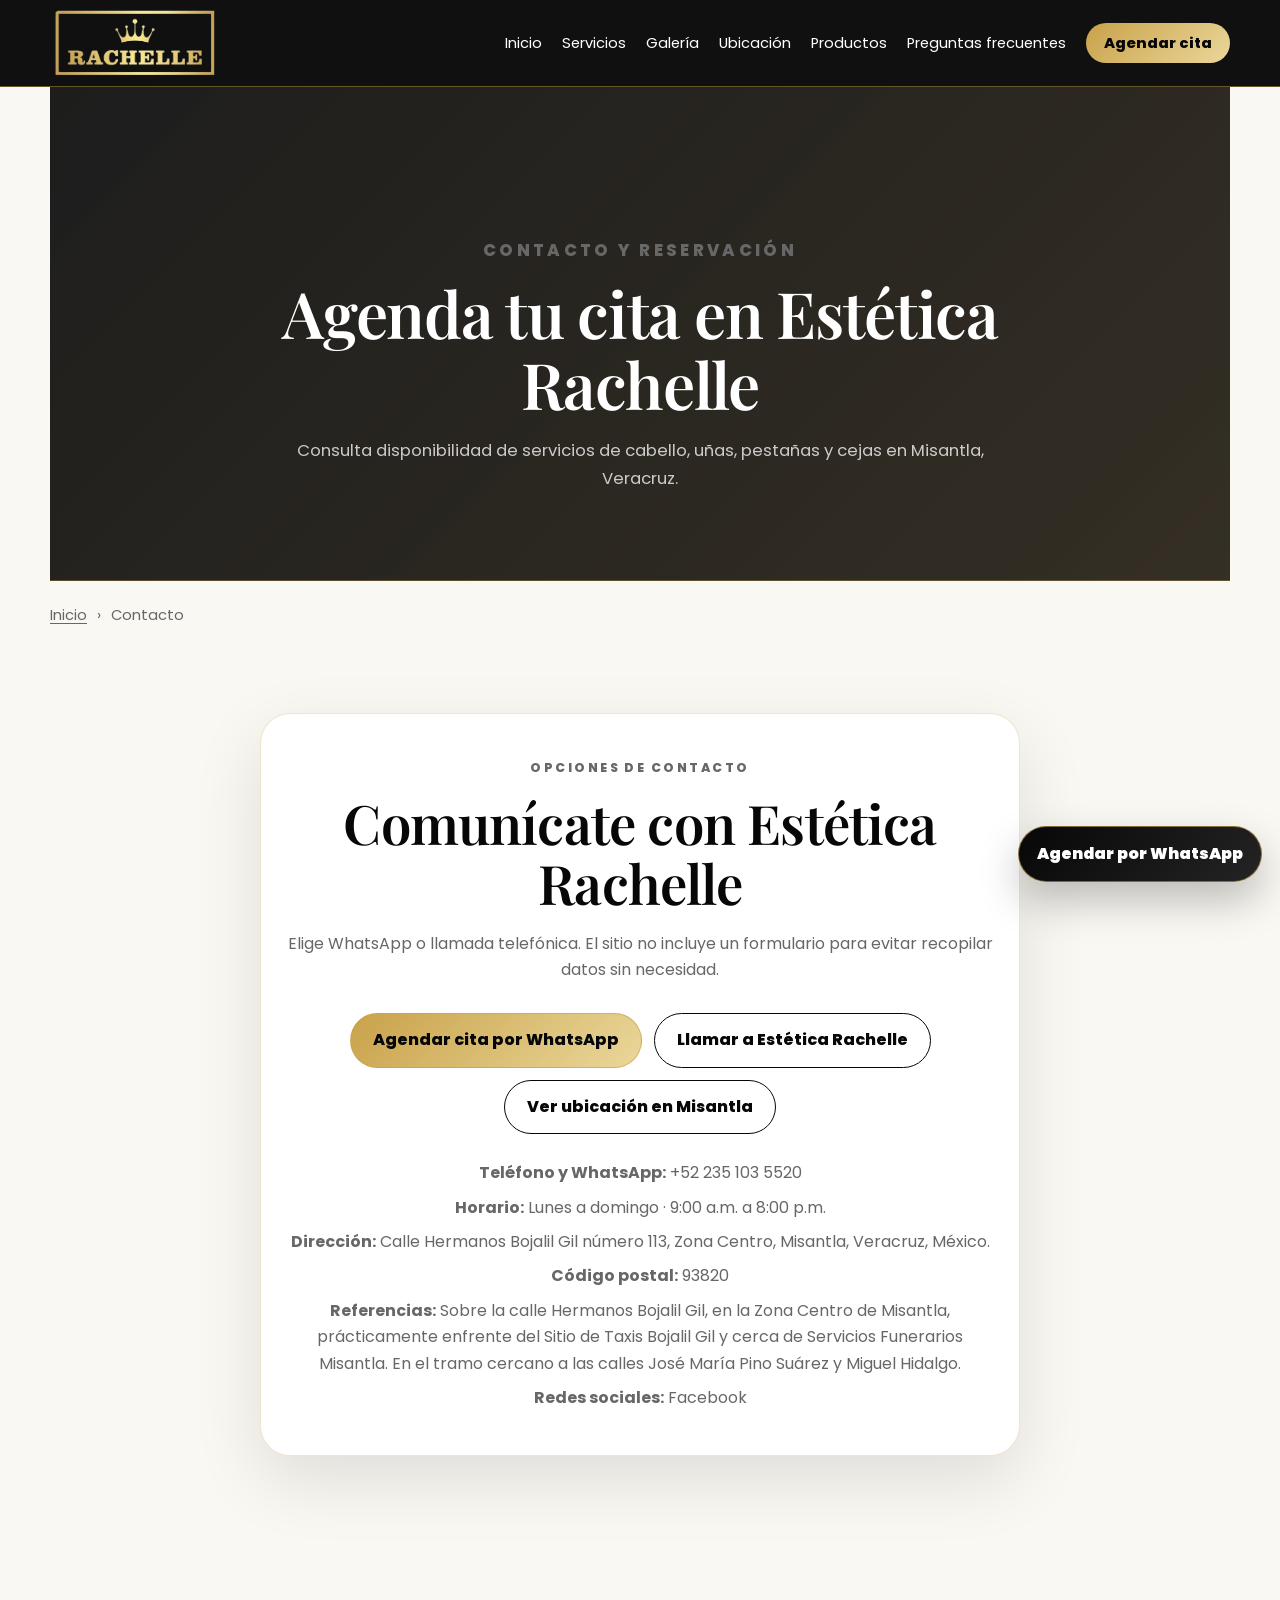
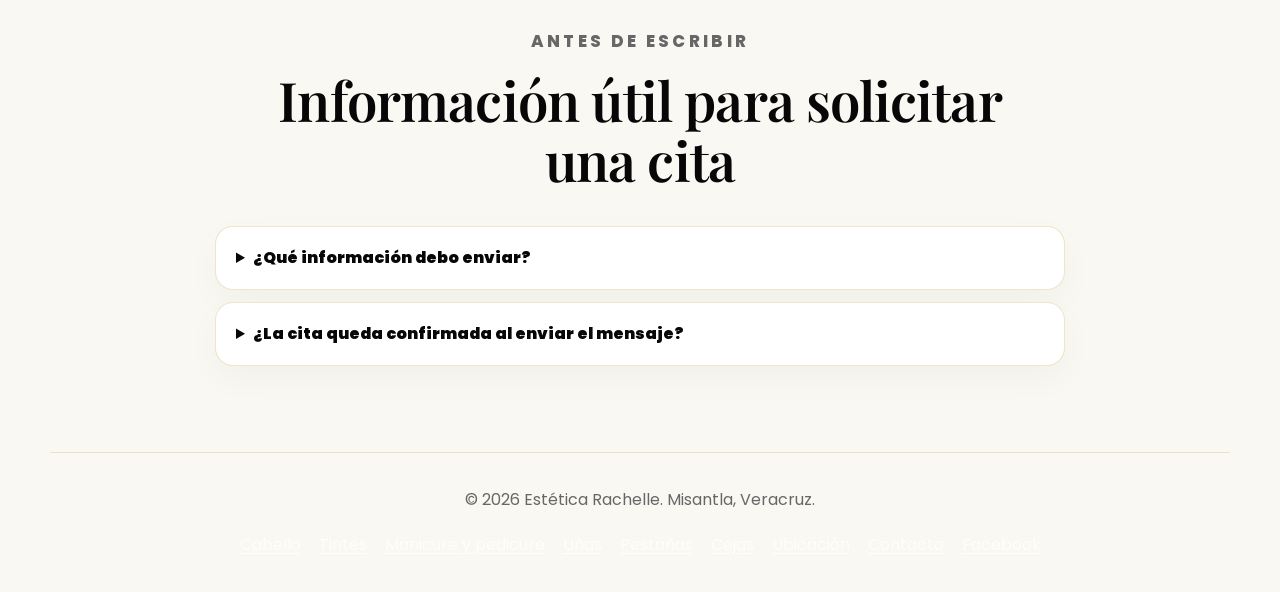
==== commit c075a3f3: "Update CSS and JS links in index.html Updated stylesheet and script links for improved performance a" ====
--- a/contacto/index.html
+++ b/contacto/index.html
@@ -31,8 +31,11 @@
 <link href="../images/favicon-rachelle-32.png" rel="icon" sizes="32x32" type="image/png"/>
 <link href="../images/favicon-rachelle-180.png" rel="apple-touch-icon" sizes="180x180"/>
 <link href="../manifest.webmanifest" rel="manifest"/>
-<link href="../style.css?v=20260803-seo" rel="stylesheet"/>
-<link href="../carousel-fix.css?v=20260803-seo" rel="stylesheet"/>
+<link rel="preconnect" href="https://fonts.googleapis.com"/>
+<link rel="preconnect" href="https://fonts.gstatic.com" crossorigin=""/>
+<link href="https://fonts.googleapis.com/css2?family=Playfair+Display:ital,wght@0,500;0,600;0,700;1,500&family=Poppins:wght@400;500;600;700;800;900&display=swap" rel="stylesheet"/>
+<link href="../style.css?v=20260901-pro" rel="stylesheet"/>
+<link href="../carousel-fix.css?v=20260901-pro" rel="stylesheet"/>
 <script type="application/ld+json">{
   "@context": "https://schema.org",
   "@graph": [
@@ -59,6 +62,7 @@
         "longitude": -96.8555838
       },
       "hasMap": "https://maps.app.goo.gl/JCtQqW6S3QTgFV7H7",
+      "sameAs": ["https://www.facebook.com/RachelleBeautySalon?locale=es_LA"],
       "areaServed": {
         "@type": "City",
         "name": "Misantla"
@@ -195,19 +199,19 @@
 }</script></head><body>
 <a class="skip-link" href="#contenido-principal">Saltar al contenido principal</a><header class="header" id="inicio">
 <nav aria-label="Menú principal" class="navbar">
-<a aria-label="Ir al inicio de Estética Rachelle" class="brand" href="../index.html#inicio">
+<a aria-label="Ir al inicio de Estética Rachelle" class="brand" href="/#inicio">
 <img alt="Logotipo de Estética Rachelle" class="brand-logo" decoding="async" height="201" src="../images/logo-rachelle.webp" width="446"/>
 </a>
 <button aria-controls="navLinks" aria-expanded="false" aria-label="Abrir menú" class="menu-toggle" id="menuToggle" type="button">
 <span></span><span></span><span></span>
 </button>
-<ul class="nav-links" id="navLinks"><li><a href="../index.html#inicio">Inicio</a></li><li><a href="../index.html#servicios">Servicios</a></li><li><a href="../index.html#galeria">Galería</a></li><li><a href="../index.html#ubicacion">Ubicación</a></li><li><a href="../productos.html">Productos</a></li><li><a href="../index.html#faq">Preguntas frecuentes</a></li><li><a class="nav-cta" href="../contacto/">Agendar cita</a></li></ul>
+<ul class="nav-links" id="navLinks"><li><a href="/#inicio">Inicio</a></li><li><a href="/#servicios">Servicios</a></li><li><a href="/#galeria">Galería</a></li><li><a href="/#ubicacion">Ubicación</a></li><li><a href="/productos">Productos</a></li><li><a href="/#faq">Preguntas frecuentes</a></li><li><a class="nav-cta" href="../contacto/">Agendar cita</a></li></ul>
 </nav>
 </header>
 <main id="contenido-principal">
 <section class="products-page-hero section-animate visible"><div class="section-heading centered"><p class="eyebrow">Contacto y reservación</p><h1>Agenda tu cita en Estética Rachelle</h1><p>Consulta disponibilidad de servicios de cabello, uñas, pestañas y cejas en Misantla, Veracruz.</p></div></section>
 <nav aria-label="Migas de pan" class="breadcrumb"><a href="../">Inicio</a><span aria-hidden="true">›</span><span aria-current="page">Contacto</span></nav>
-<section class="contact section-animate visible"><div class="contact-card"><p class="eyebrow">Opciones de contacto</p><h2>Comunícate con Estética Rachelle</h2><p>Elige WhatsApp o llamada telefónica. El sitio no incluye un formulario para evitar recopilar datos sin necesidad.</p><div class="contact-actions"><a class="btn btn-gold" href="https://wa.me/522351035520?text=Hola%2C%20encontr%C3%A9%20Est%C3%A9tica%20Rachelle%20en%20Google%20y%20me%20gustar%C3%ADa%20solicitar%20informaci%C3%B3n%20para%20agendar%20una%20cita." rel="noopener noreferrer" target="_blank">Agendar cita por WhatsApp</a><a class="btn btn-outline" href="tel:+522351035520">Llamar a Estética Rachelle</a><a class="btn btn-outline" href="../index.html#ubicacion">Ver ubicación en Misantla</a></div><div class="info-list contact-info"><p><strong>Teléfono y WhatsApp:</strong> +52 235 103 5520</p><p><strong>Horario:</strong> Lunes a domingo · 9:00 a.m. a 8:00 p.m.</p><p><strong>Dirección:</strong> Calle Hermanos Bojalil Gil número 113, Zona Centro, Misantla, Veracruz, México.</p><p><strong>Código postal:</strong> 93820</p><p><strong>Referencias:</strong> Sobre la calle Hermanos Bojalil Gil, en la Zona Centro de Misantla, prácticamente enfrente del Sitio de Taxis Bojalil Gil y cerca de Servicios Funerarios Misantla. En el tramo cercano a las calles José María Pino Suárez y Miguel Hidalgo.</p><p><strong>Redes sociales:</strong> [AGREGAR REDES SOCIALES]</p></div></div></section>
+<section class="contact section-animate visible"><div class="contact-card"><p class="eyebrow">Opciones de contacto</p><h2>Comunícate con Estética Rachelle</h2><p>Elige WhatsApp o llamada telefónica. El sitio no incluye un formulario para evitar recopilar datos sin necesidad.</p><div class="contact-actions"><a class="btn btn-gold" href="https://wa.me/522351035520?text=Hola%2C%20encontr%C3%A9%20Est%C3%A9tica%20Rachelle%20en%20Google%20y%20me%20gustar%C3%ADa%20solicitar%20informaci%C3%B3n%20para%20agendar%20una%20cita." rel="noopener noreferrer" target="_blank">Agendar cita por WhatsApp</a><a class="btn btn-outline" href="tel:+522351035520">Llamar a Estética Rachelle</a><a class="btn btn-outline" href="/#ubicacion">Ver ubicación en Misantla</a></div><div class="info-list contact-info"><p><strong>Teléfono y WhatsApp:</strong> +52 235 103 5520</p><p><strong>Horario:</strong> Lunes a domingo · 9:00 a.m. a 8:00 p.m.</p><p><strong>Dirección:</strong> Calle Hermanos Bojalil Gil número 113, Zona Centro, Misantla, Veracruz, México.</p><p><strong>Código postal:</strong> 93820</p><p><strong>Referencias:</strong> Sobre la calle Hermanos Bojalil Gil, en la Zona Centro de Misantla, prácticamente enfrente del Sitio de Taxis Bojalil Gil y cerca de Servicios Funerarios Misantla. En el tramo cercano a las calles José María Pino Suárez y Miguel Hidalgo.</p><p><strong>Redes sociales:</strong> <a href="https://www.facebook.com/RachelleBeautySalon?locale=es_LA" rel="noopener noreferrer" target="_blank">Facebook</a></p></div></div></section>
 <section class="faq section-animate visible"><div class="section-heading centered"><p class="eyebrow">Antes de escribir</p><h2>Información útil para solicitar una cita</h2></div><div class="faq-list"><details><summary>¿Qué información debo enviar?</summary><p>Indica el servicio que te interesa, el día aproximado y, cuando sea útil, una foto de referencia.</p></details><details><summary>¿La cita queda confirmada al enviar el mensaje?</summary><p>La disponibilidad debe confirmarse directamente con Estética Rachelle por WhatsApp o teléfono.</p></details></div></section>
 </main><a aria-label="Agendar una cita por WhatsApp con Estética Rachelle" class="whatsapp-float" href="https://wa.me/522351035520?text=Hola%2C%20encontr%C3%A9%20Est%C3%A9tica%20Rachelle%20en%20Google%20y%20me%20gustar%C3%ADa%20solicitar%20informaci%C3%B3n%20para%20agendar%20una%20cita." rel="noopener noreferrer" target="_blank"><span>Agendar por WhatsApp</span></a><footer class="footer">
 <div class="footer-inner">
@@ -219,8 +223,9 @@
 <a href="../unas-en-misantla/">Uñas</a>
 <a href="../pestanas-en-misantla/">Pestañas</a>
 <a href="../diseno-de-cejas/">Cejas</a>
-<a href="../index.html#ubicacion">Ubicación</a>
+<a href="/#ubicacion">Ubicación</a>
 <a href="../contacto/">Contacto</a>
+<a href="https://www.facebook.com/RachelleBeautySalon?locale=es_LA" rel="noopener noreferrer" target="_blank">Facebook</a>
 </nav>
 </div>
-</footer><script defer="" src="../script.js?v=20260803-seo"></script></body></html>+</footer><script defer="" src="../script.js?v=20260901-pro"></script></body></html>
--- a/style.css
+++ b/style.css
@@ -1,5 +1,3 @@
-
-
 :root {
   --black: #070707;
   --soft-black: #141414;
@@ -17,6 +15,8 @@
   --radius-large: 30px;
   --radius-medium: 20px;
   --max-width: 1180px;
+  --font-heading: 'Playfair Display', Georgia, 'Times New Roman', serif;
+  --font-body: 'Poppins', Arial, Helvetica, sans-serif;
 }
 
 * {
@@ -35,11 +35,13 @@
 }
 
 body {
-  font-family: Arial, Helvetica, sans-serif;
+  font-family: var(--font-body);
   background: var(--ivory);
   color: var(--black);
-  line-height: 1.6;
+  line-height: 1.65;
   overflow-x: hidden;
+  -webkit-font-smoothing: antialiased;
+  text-rendering: optimizeLegibility;
 }
 
 img {
@@ -180,19 +182,19 @@
 h1,
 h2,
 h3 {
-  font-family: Georgia, 'Times New Roman', serif;
-  line-height: 1.08;
-  font-weight: 500;
+  font-family: var(--font-heading);
+  line-height: 1.1;
+  font-weight: 600;
 }
 
 h1 {
-  font-size: clamp(2.6rem, 8vw, 5.8rem);
-  letter-spacing: -0.055em;
+  font-size: clamp(2.6rem, 8vw, 5.4rem);
+  letter-spacing: -0.02em;
 }
 
 h2 {
-  font-size: clamp(2rem, 5vw, 3.8rem);
-  letter-spacing: -0.045em;
+  font-size: clamp(1.9rem, 4.6vw, 3.4rem);
+  letter-spacing: -0.015em;
   margin-bottom: 18px;
 }
 
@@ -336,7 +338,6 @@
 .feature-list p {
   margin: 0;
 }
-
 
 /* Sección de equipo profesional */
 .team {
@@ -410,7 +411,6 @@
 .team-main-card h3 {
   margin-bottom: 10px;
 }
-
 
 .services-grid {
   display: grid;
@@ -539,7 +539,6 @@
   transform: translateY(-4px);
   box-shadow: var(--shadow);
 }
-
 
 .product-image {
   margin: -10px -10px 18px;
@@ -669,7 +668,6 @@
   color: var(--white);
   border-color: var(--black);
 }
-
 
 .before-after {
   background: linear-gradient(135deg, rgba(250, 248, 243, 0.95), rgba(255, 255, 255, 0.96));
@@ -1038,7 +1036,6 @@
   }
 }
 
-
 .single-before-after {
   max-width: 980px;
   margin: 0 auto;
@@ -1087,7 +1084,6 @@
   }
 }
 
-
 /* Ajuste de seguridad para que la galería siempre se vea en móvil */
 .gallery.section-animate {
   opacity: 1;
@@ -1212,7 +1208,6 @@
   }
 }
 
-
 /* Corrección carrusel escritorio: evita que la galería vuelva a mostrarse como grid completo */
 .gallery-carousel {
   width: 100%;
@@ -1269,7 +1264,6 @@
   }
 }
 
-
 @media (min-width: 760px) {
   .team-main-card {
     grid-template-columns: 1.1fr 0.9fr;
@@ -1294,11 +1288,9 @@
   }
 }
 
-
 .three-stages .comparison-photo span {
   background: rgba(10, 10, 10, 0.78);
 }
-
 
 /* SEO local, accesibilidad y páginas de servicio — 2026-08-03 */
 .skip-link {
